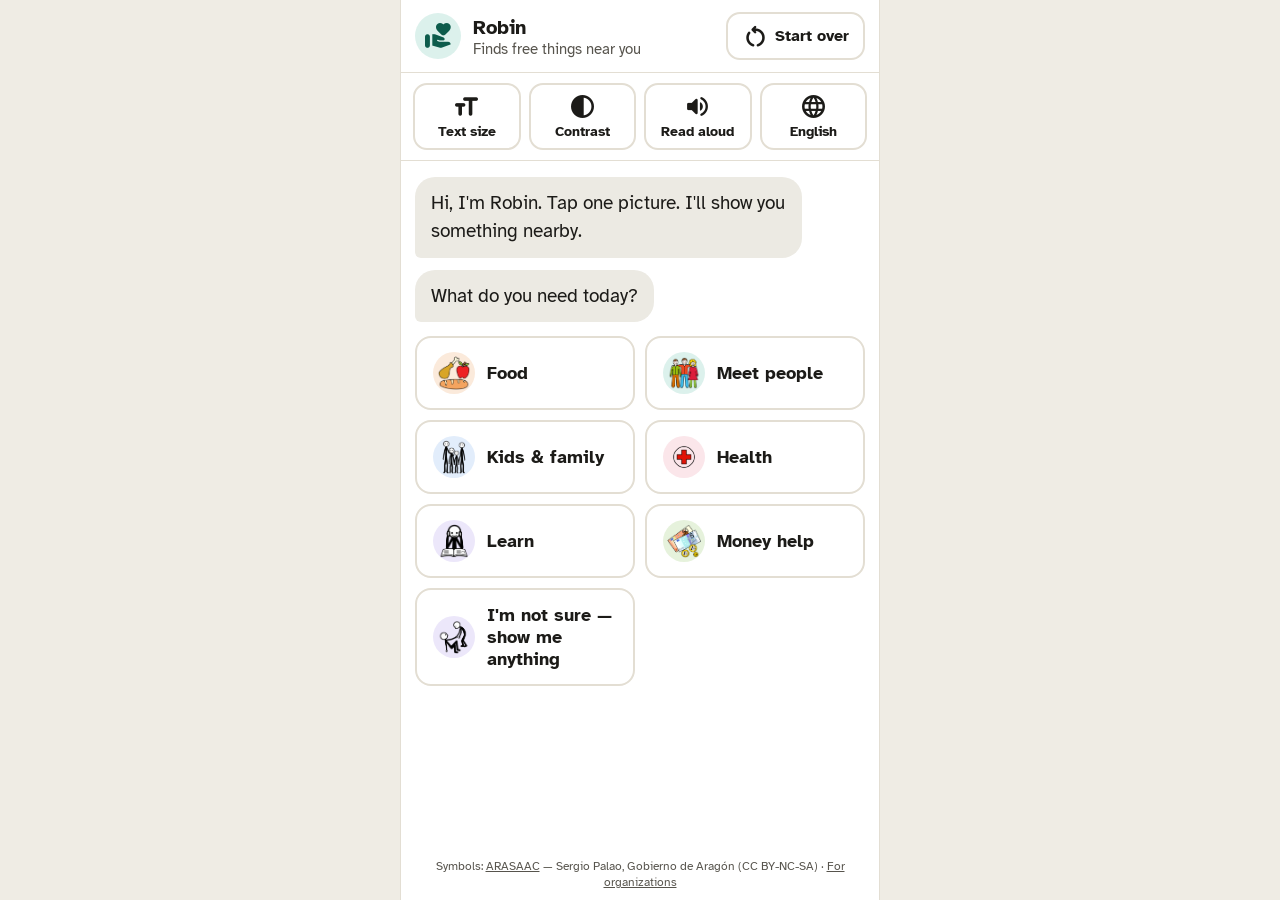
==== index.html @ eb18d428 "Simplify member discovery to two taps" ====
<!doctype html>
<html lang="en">
<head>
  <meta charset="utf-8" />
  <meta name="viewport" content="width=device-width, initial-scale=1, viewport-fit=cover" />
  <meta name="description" content="Belong — a simple, spoken, texting-style way to find free things to do near you. Built for everyone." />
  <title>Belong — find things to do near you</title>

  <!-- Online assets: Atkinson Hyperlegible is a typeface designed by the Braille Institute for low-vision readers.
       Material Symbols gives us big, friendly, universally familiar icons. Both load free from Google Fonts. -->
  <link rel="preconnect" href="https://fonts.googleapis.com" />
  <link rel="preconnect" href="https://fonts.gstatic.com" crossorigin />
  <link href="https://fonts.googleapis.com/css2?family=Atkinson+Hyperlegible:ital,wght@0,400;0,700;1,400&display=swap" rel="stylesheet" />
  <link href="https://fonts.googleapis.com/css2?family=Material+Symbols+Rounded:opsz,wght,FILL,GRAD@24,500,1,0&display=swap" rel="stylesheet" />

  <link rel="stylesheet" href="styles.css" />
</head>
<body>
  <a class="skip-link" href="#chat">Skip to messages</a>

  <div class="app" id="app">
    <!-- Who you're talking to. A named, friendly guide reads as a person, not a database. -->
    <header class="app-header">
      <div class="avatar" aria-hidden="true"><span class="ms">volunteer_activism</span></div>
      <div class="who">
        <p class="who-name">Robin</p>
        <p class="who-sub">Finds free things near you</p>
      </div>
      <button class="home-btn" id="startOver" type="button">
        <span class="ms" aria-hidden="true">restart_alt</span>
        <span class="home-label">Start over</span>
      </button>
    </header>

    <!-- Accessibility controls, always one tap away. Each is a big, labelled target. -->
    <div class="toolbar" role="group" aria-label="Accessibility options">
      <button class="tool" id="btnText" type="button" aria-label="Make text bigger">
        <span class="ms" aria-hidden="true">format_size</span><span class="tool-label">Text size</span>
      </button>
      <button class="tool" id="btnContrast" type="button" aria-pressed="false">
        <span class="ms" aria-hidden="true">contrast</span><span class="tool-label">Contrast</span>
      </button>
      <button class="tool" id="btnSound" type="button" aria-pressed="false">
        <span class="ms" aria-hidden="true">volume_up</span><span class="tool-label">Read aloud</span>
      </button>
      <button class="tool" id="btnLang" type="button" aria-label="Change language">
        <span class="ms" aria-hidden="true">language</span><span class="tool-label" id="langLabel">English</span>
      </button>
    </div>

    <!-- The conversation. role="log" + aria-live means a screen reader speaks each new message. -->
    <main class="chat" id="chat" role="log" aria-live="polite" aria-relevant="additions" tabindex="-1"></main>

    <p class="credit">
      Symbols: <a href="https://arasaac.org" target="_blank" rel="noopener">ARASAAC</a> — Sergio Palao, Gobierno de Aragón (CC BY-NC-SA)
      · <a href="post.html">For organizations</a>
    </p>
  </div>

  <script src="app.js"></script>
</body>
</html>
---- styles.css ----
/* ============================================================
   Belong — accessible community discovery UI
   Design rules (from the KW Hab brief):
   - Calm by default. Colour carries MEANING, never decoration.
   - Never colour alone: every colour is paired with an icon AND a word.
   - Big, fat-finger-safe targets (min 56px). Generous spacing.
   - One question at a time, so nobody has to process a wall of options.
   - No single sense required (see / hear / speak — all optional paths).
   ============================================================ */

:root {
  /* Base scale. Everything uses rem, so the "Text size" button just
     changes this one number and the whole app grows. */
  font-size: 18px;

  --font: "Atkinson Hyperlegible", system-ui, sans-serif;

  --bg: #efece4;            /* warm, low-glare page */
  --app: #ffffff;
  --ink: #1c1b18;
  --ink-soft: #57544d;
  --line: #e3ded3;

  --guide-bg: #eceae3;      /* incoming bubble */
  --guide-ink: #1c1b18;
  --user-bg: #0b6bff;       /* outgoing bubble (familiar texting blue) */
  --user-ink: #ffffff;

  --card: #ffffff;
  --accent: #0b6bff;
  --free-bg: #e4f3e8;
  --free-ink: #14682f;

  --focus: #0b6bff;
  --target: 56px;           /* generous minimum tap target */
  --radius: 20px;

  /* Category colours — each owns one hue + one icon + one word.
     Tint background is light; -ink is the dark same-family text. */
  --food-bg:#fbeadb;   --food-ink:#8a4b12;
  --people-bg:#dcf1ec; --people-ink:#0d5c4c;
  --kids-bg:#e2edfb;   --kids-ink:#124a86;
  --health-bg:#fbe6ea; --health-ink:#8f2740;
  --learn-bg:#ece7fa;  --learn-ink:#463a8f;
  --money-bg:#e6f2dc;  --money-ink:#3c5f16;
}

/* Larger text modes (the "Text size" button cycles these). */
:root[data-text="large"]  { font-size: 22px; }
:root[data-text="xlarge"] { font-size: 27px; }

* { box-sizing: border-box; }
[hidden] { display: none !important; }

html, body {
  margin: 0;
  height: 100%;
  background: var(--bg);
  font-family: var(--font);
  color: var(--ink);
  -webkit-text-size-adjust: 100%;
}

.sr-only {
  position: absolute; width: 1px; height: 1px;
  padding: 0; margin: -1px; overflow: hidden;
  clip: rect(0,0,0,0); white-space: nowrap; border: 0;
}

.skip-link {
  position: absolute; left: 8px; top: -60px;
  background: var(--accent); color: #fff; padding: 12px 16px;
  border-radius: 12px; z-index: 20; font-weight: 700; text-decoration: none;
  transition: top .15s;
}
.skip-link:focus { top: 8px; }

/* Visible focus for keyboard + switch users. Thick, high-contrast. */
:focus-visible {
  outline: 4px solid var(--focus);
  outline-offset: 2px;
  border-radius: 8px;
}

.ms {
  font-family: "Material Symbols Rounded";
  font-weight: 500; font-style: normal; line-height: 1;
  font-size: 1.5rem; user-select: none;
  font-variation-settings: "FILL" 1, "opsz" 24;
}

/* ---------- App shell: a centred phone-width column ---------- */
.app {
  max-width: 480px;
  margin: 0 auto;
  height: 100dvh;
  background: var(--app);
  display: flex;
  flex-direction: column;
  border-left: 1px solid var(--line);
  border-right: 1px solid var(--line);
}

.app-header {
  display: flex; align-items: center; gap: 12px;
  padding: 12px 14px;
  border-bottom: 1px solid var(--line);
  background: var(--app);
}
.avatar {
  width: 46px; height: 46px; border-radius: 50%;
  background: var(--people-bg); color: var(--people-ink);
  display: flex; align-items: center; justify-content: center; flex: 0 0 auto;
}
.avatar .ms { font-size: 1.6rem; }
.who { flex: 1; min-width: 0; }
.who-name { margin: 0; font-size: 1.1rem; font-weight: 700; }
.who-sub { margin: 0; font-size: .82rem; color: var(--ink-soft); }

.home-btn {
  display: flex; align-items: center; gap: 6px;
  min-height: 48px; padding: 6px 14px;
  border: 2px solid var(--line); border-radius: 14px;
  background: var(--app); color: var(--ink);
  font-family: var(--font); font-size: .9rem; font-weight: 700; cursor: pointer;
}
.home-btn:hover { background: var(--bg); }
.home-label { white-space: nowrap; }

/* ---------- Accessibility toolbar ---------- */
.toolbar {
  display: grid; grid-template-columns: repeat(4, 1fr); gap: 8px;
  padding: 10px 12px;
  border-bottom: 1px solid var(--line);
  background: var(--app);
}
.tool {
  display: flex; flex-direction: column; align-items: center; gap: 3px;
  min-height: var(--target); padding: 8px 4px;
  border: 2px solid var(--line); border-radius: 14px;
  background: var(--app); color: var(--ink);
  font-family: var(--font); font-size: .78rem; font-weight: 700; cursor: pointer;
}
.tool .ms { font-size: 1.5rem; }
.tool:hover { background: var(--bg); }
.tool[aria-pressed="true"] {
  background: var(--accent); color: #fff; border-color: var(--accent);
}

/* ---------- Chat log ---------- */
.chat {
  flex: 1; overflow-y: auto;
  padding: 16px 14px 20px;
  display: flex; flex-direction: column; gap: 12px;
  /* Instant scrolling on purpose: smooth animations get cancelled by
     rapid appends, and less motion is kinder to this audience anyway. */
}

.row { display: flex; flex-direction: column; max-width: 100%; }
.row.guide { align-items: flex-start; }
.row.user  { align-items: flex-end; }

.bubble {
  max-width: 86%;
  padding: 12px 16px;
  border-radius: var(--radius);
  font-size: 1.05rem; line-height: 1.5;
  word-wrap: break-word;
}
.row.guide .bubble {
  background: var(--guide-bg); color: var(--guide-ink);
  border-bottom-left-radius: 6px;
}
.row.user .bubble {
  background: var(--user-bg); color: var(--user-ink);
  border-bottom-right-radius: 6px; font-weight: 700;
}
.row.user .bubble .ms { font-size: 1.15rem; vertical-align: -3px; margin-right: 6px; }

/* Small "replay this aloud" button under a guide bubble. */
.replay {
  display: inline-flex; align-items: center; gap: 5px;
  margin-top: 6px; padding: 6px 12px; min-height: 40px;
  border: 2px solid var(--line); border-radius: 20px;
  background: var(--app); color: var(--ink-soft);
  font-family: var(--font); font-size: .8rem; font-weight: 700; cursor: pointer;
}
.replay:hover { background: var(--bg); }
.replay .ms { font-size: 1.15rem; }

/* Typing indicator */
.typing { display: flex; gap: 5px; padding: 14px 18px; }
.typing span {
  width: 9px; height: 9px; border-radius: 50%; background: #b7b3a8;
  animation: blink 1.2s infinite both;
}
.typing span:nth-child(2){ animation-delay: .2s; }
.typing span:nth-child(3){ animation-delay: .4s; }
@keyframes blink { 0%,80%,100%{opacity:.3} 40%{opacity:1} }

/* ---------- Option buttons (the "quick replies") ---------- */
.options {
  display: grid; grid-template-columns: 1fr 1fr; gap: 10px;
  margin-top: 2px; width: 100%;
}
.options.stack { grid-template-columns: 1fr; }

.opt {
  display: flex; align-items: center; gap: 12px;
  min-height: var(--target); padding: 14px 16px;
  border: 2px solid var(--line); border-radius: 16px;
  background: var(--app); color: var(--ink);
  font-family: var(--font); font-size: 1.02rem; font-weight: 700;
  text-align: left; cursor: pointer;
}
.opt:hover { background: var(--bg); }
.opt .dot {
  width: 42px; height: 42px; border-radius: 50%; flex: 0 0 auto;
  display: flex; align-items: center; justify-content: center;
}
.opt .dot .ms { font-size: 1.55rem; }
.opt.simple { justify-content: center; }
.opt.simple .ms { font-size: 1.35rem; margin-right: 4px; }

/* Category colour map — colour + icon + word together, always. */
.c-food   .dot { background: var(--food-bg);   color: var(--food-ink); }
.c-people .dot { background: var(--people-bg); color: var(--people-ink); }
.c-kids   .dot { background: var(--kids-bg);   color: var(--kids-ink); }
.c-health .dot { background: var(--health-bg); color: var(--health-ink); }
.c-learn  .dot { background: var(--learn-bg);  color: var(--learn-ink); }
.c-money  .dot { background: var(--money-bg);  color: var(--money-ink); }

/* ---------- Opportunity card ---------- */
.card {
  width: 100%; background: var(--card);
  border: 2px solid var(--line); border-radius: 18px; overflow: hidden;
}
.card-top {
  height: 92px; display: flex; align-items: center; justify-content: center;
}
.card-top .ms { font-size: 2.6rem; }
.card-body { padding: 14px 16px; }
.card-head { display: flex; align-items: center; gap: 8px; margin-bottom: 3px; }
.card-title { margin: 0; font-size: 1.15rem; font-weight: 700; }
.badge-free {
  margin-left: auto; background: var(--free-bg); color: var(--free-ink);
  font-size: .82rem; font-weight: 700; padding: 4px 10px; border-radius: 10px;
  white-space: nowrap;
}
.card-org { margin: 0 0 10px; font-size: .9rem; color: var(--ink-soft); }
.card-line { display: flex; align-items: center; gap: 10px; font-size: 1rem; margin: 6px 0; }
.card-line .ms { font-size: 1.35rem; color: var(--ink-soft); }

.chips { display: flex; flex-wrap: wrap; gap: 6px; margin: 12px 0; }
.chip {
  display: flex; align-items: center; gap: 5px;
  font-size: .82rem; font-weight: 700; color: var(--ink-soft);
  background: var(--bg); border: 1px solid var(--line);
  padding: 5px 10px; border-radius: 20px;
}
.chip .ms { font-size: 1.15rem; }

.card-actions { display: flex; gap: 8px; margin-top: 4px; }
.btn {
  flex: 1; display: flex; align-items: center; justify-content: center; gap: 6px;
  min-height: var(--target); padding: 12px;
  border-radius: 14px; border: 2px solid var(--line);
  background: var(--app); color: var(--ink);
  font-family: var(--font); font-size: 1rem; font-weight: 700; cursor: pointer;
}
.btn:hover { background: var(--bg); }
.btn .ms { font-size: 1.3rem; }
.btn.primary { background: var(--accent); color: #fff; border-color: var(--accent); }
.btn.primary:hover { filter: brightness(.95); }

/* ---------- Composer ---------- */
.composer {
  display: flex; align-items: center; gap: 8px;
  padding: 10px 12px; border-top: 1px solid var(--line); background: var(--app);
}
.mic, .send {
  width: 50px; height: 50px; flex: 0 0 auto;
  border-radius: 50%; border: 2px solid var(--line);
  background: var(--app); color: var(--ink-soft); cursor: pointer;
  display: flex; align-items: center; justify-content: center;
}
.mic:hover, .send:hover { background: var(--bg); }
.mic.listening { background: var(--health-bg); color: var(--health-ink); border-color: var(--health-ink); }
.send { background: var(--accent); color: #fff; border-color: var(--accent); }
.composer-input {
  flex: 1; min-width: 0; height: 50px;
  border: 2px solid var(--line); border-radius: 25px;
  padding: 0 18px; font-family: var(--font); font-size: 1rem;
  background: var(--bg); color: var(--ink);
}
.composer-input:focus-visible { outline: 4px solid var(--focus); outline-offset: 1px; }

/* ============================================================
   HIGH-CONTRAST MODE
   Strips category tints, goes black/white with heavy borders and
   yellow focus. Meaning is kept because every colour was already
   paired with an icon + a word.
   ============================================================ */
:root[data-contrast="high"] {
  --bg:#000; --app:#000; --ink:#fff; --ink-soft:#fff; --line:#fff;
  --guide-bg:#000; --guide-ink:#fff; --user-bg:#fff; --user-ink:#000;
  --card:#000; --accent:#ffe500; --free-bg:#000; --free-ink:#ffe500;
  --focus:#ffe500;
}
:root[data-contrast="high"] .row.guide .bubble { border: 2px solid #fff; }
:root[data-contrast="high"] .badge-free { border: 2px solid #ffe500; }
:root[data-contrast="high"] .btn.primary { color: #000; }
:root[data-contrast="high"] .tool[aria-pressed="true"] { color: #000; }
:root[data-contrast="high"] .opt .dot,
:root[data-contrast="high"] .avatar {
  background: #000 !important; color: #fff !important; border: 2px solid #fff;
}
:root[data-contrast="high"] .chip { background:#000; }

/* ---------- ARASAAC pictogram sizing ---------- */
.opt .dot img { width: 34px; height: 34px; object-fit: contain; }
.card-top img { width: 64px; height: 64px; object-fit: contain; }
.card-line img { width: 30px; height: 30px; object-fit: contain; flex: 0 0 auto; }
.chip img { width: 22px; height: 22px; object-fit: contain; }
.row.user .bubble img {
  width: 26px; height: 26px; object-fit: contain;
  vertical-align: -6px; margin-right: 8px;
  background: #fff; border-radius: 6px; padding: 1px;
}

/* Category tint bands on cards (colour + picture + word together). */
.card-top.c-food   { background: var(--food-bg); }
.card-top.c-people { background: var(--people-bg); }
.card-top.c-kids   { background: var(--kids-bg); }
.card-top.c-health { background: var(--health-bg); }
.card-top.c-learn  { background: var(--learn-bg); }
.card-top.c-money  { background: var(--money-bg); }

/* Used options stay visible for context but can't re-fire. */
.opt:disabled { opacity: .45; cursor: default; }
.opt.picked { border-color: var(--accent); opacity: 1; }

/* Attribution + org link. Required by ARASAAC's CC BY-NC-SA licence. */
.credit {
  margin: 0; padding: 6px 12px 10px; text-align: center;
  font-size: .68rem; color: var(--ink-soft); background: var(--app);
}
.credit a { color: inherit; }

:root[data-contrast="high"] .opt .dot img,
:root[data-contrast="high"] .card-top img,
:root[data-contrast="high"] .card-line img,
:root[data-contrast="high"] .chip img {
  background: #fff; border-radius: 8px; padding: 2px;
}
:root[data-contrast="high"] .card-top { background: #000 !important; }

/* ============================================================
   ONBOARDING — 4-page tap-to-choose survey shown on first visit.
   Reuses .opt/.dot so colours, icons, focus states and high-contrast
   handling all come for free from the rules above.
   ============================================================ */
#app[hidden] { display: none; }

.onboarding {
  position: fixed; inset: 0; z-index: 30;
  background: var(--bg);
  overflow-y: auto;
}
.onboarding[hidden] { display: none; }

.onb-card {
  width: 100%; max-width: 480px; margin: 0 auto;
  min-height: 100dvh;
  display: flex; flex-direction: column;
  padding: 16px 18px 28px;
}

.onb-top { display: flex; align-items: center; justify-content: space-between; gap: 10px; }
.onb-progress { display: flex; gap: 6px; }
.onb-progress .dot {
  width: 10px; height: 10px; border-radius: 50%; background: var(--line);
}
.onb-progress .dot.active { background: var(--accent); }
.onb-progress .dot.done { background: var(--accent); opacity: .5; }

.onb-skip {
  border: none; background: none; color: var(--ink-soft);
  font-family: var(--font); font-size: .85rem; font-weight: 700;
  text-decoration: underline; cursor: pointer; min-height: 44px; padding: 8px;
}

.avatar-lg { width: 64px; height: 64px; margin: 16px auto 6px; }
.avatar-lg .ms { font-size: 2.2rem; }

.onb-title { text-align: center; font-size: 1.4rem; margin: 4px 0 2px; }
.onb-sub { text-align: center; color: var(--ink-soft); margin: 0 0 18px; font-size: .95rem; }

.onb-options {
  display: grid; grid-template-columns: 1fr 1fr; gap: 10px;
  flex: 1; align-content: start;
}
.onb-options.stack { grid-template-columns: 1fr; }

/* Multi-select options (interests, accessibility needs): tapping
   toggles a checkmark instead of disabling the other buttons. */
.opt .check { margin-left: auto; opacity: 0; color: var(--accent); }
.opt.selected .check { opacity: 1; }
.opt.selected { border-color: var(--accent); background: var(--bg); }
:root[data-contrast="high"] .opt.selected { border-color: var(--accent); }

.onb-actions { display: flex; gap: 10px; margin-top: 18px; }
.onb-actions .btn { flex: 1; }

/* Respect users who ask for less motion. */
@media (prefers-reduced-motion: reduce) {
  * { animation: none !important; scroll-behavior: auto !important; }
}

/* On real phones the column just fills the screen. */
@media (max-width: 500px) {
  .app { border-left: none; border-right: none; }
  .home-label { display: none; }
}
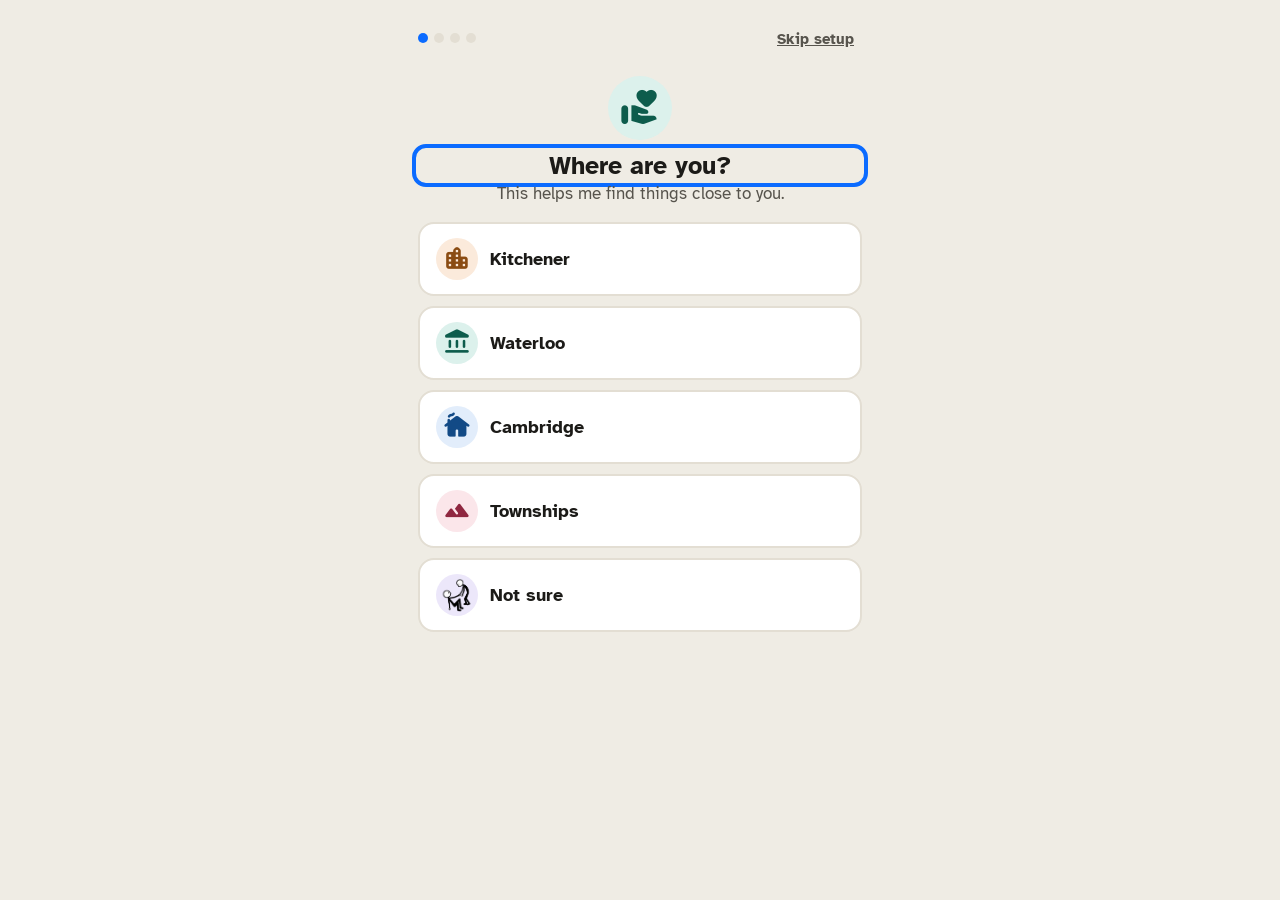
==== commit e5f63b21: "Local WIP: settings overlay UI rework + post.html form cleanup Co-Authored-By: Claude Opus 4.8 <nore" ====
--- a/index.html
+++ b/index.html
@@ -18,6 +18,23 @@
 <body>
   <a class="skip-link" href="#chat">Skip to messages</a>
 
+  <!-- First-run onboarding: 4 tap-to-choose menus (location, interests,
+       age group, accessibility needs). Same PECS/AAC rule as the rest of
+       the app: every option is colour + icon + word, always together. -->
+  <div class="onboarding" id="onboarding" hidden>
+    <div class="onb-card">
+      <div class="onb-top">
+        <div class="onb-progress" id="onbProgress" role="img"></div>
+        <button type="button" class="onb-skip" id="onbSkip">Skip setup</button>
+      </div>
+      <div class="avatar avatar-lg" aria-hidden="true"><span class="ms">volunteer_activism</span></div>
+      <h1 class="onb-title" id="onbTitle" tabindex="-1"></h1>
+      <p class="onb-sub" id="onbSub"></p>
+      <div class="onb-options" id="onbOptions"></div>
+      <div class="onb-actions" id="onbActions"></div>
+    </div>
+  </div>
+
   <div class="app" id="app">
     <!-- Who you're talking to. A named, friendly guide reads as a person, not a database. -->
     <header class="app-header">
@@ -30,33 +47,82 @@
         <span class="ms" aria-hidden="true">restart_alt</span>
         <span class="home-label">Start over</span>
       </button>
+      <button class="icon-btn" id="btnSettings" type="button" aria-label="Settings" aria-haspopup="dialog">
+        <span class="ms" aria-hidden="true">settings</span>
+      </button>
     </header>
-
-    <!-- Accessibility controls, always one tap away. Each is a big, labelled target. -->
-    <div class="toolbar" role="group" aria-label="Accessibility options">
-      <button class="tool" id="btnText" type="button" aria-label="Make text bigger">
-        <span class="ms" aria-hidden="true">format_size</span><span class="tool-label">Text size</span>
-      </button>
-      <button class="tool" id="btnContrast" type="button" aria-pressed="false">
-        <span class="ms" aria-hidden="true">contrast</span><span class="tool-label">Contrast</span>
-      </button>
-      <button class="tool" id="btnSound" type="button" aria-pressed="false">
-        <span class="ms" aria-hidden="true">volume_up</span><span class="tool-label">Read aloud</span>
-      </button>
-      <button class="tool" id="btnLang" type="button" aria-label="Change language">
-        <span class="ms" aria-hidden="true">language</span><span class="tool-label" id="langLabel">English</span>
-      </button>
-    </div>
 
     <!-- The conversation. role="log" + aria-live means a screen reader speaks each new message. -->
     <main class="chat" id="chat" role="log" aria-live="polite" aria-relevant="additions" tabindex="-1"></main>
 
+    <!-- Typing is optional. Everything works by tapping the big buttons above. -->
+    <form class="composer" id="composer">
+      <button type="button" class="mic" id="btnMic" aria-label="Speak instead of typing">
+        <span class="ms" aria-hidden="true">mic</span>
+      </button>
+      <label class="sr-only" for="msgInput">Type a message to Robin</label>
+      <input id="msgInput" class="composer-input" type="text" placeholder="Type, or tap a button" autocomplete="off" />
+      <button type="submit" class="send" aria-label="Send message">
+        <span class="ms" aria-hidden="true">send</span>
+      </button>
+    </form>
+
     <p class="credit">
       Symbols: <a href="https://arasaac.org" target="_blank" rel="noopener">ARASAAC</a> — Sergio Palao, Gobierno de Aragón (CC BY-NC-SA)
-      · <a href="post.html">For organizations</a>
     </p>
   </div>
 
-  <script src="app.js"></script>
+  <!-- Settings: the accessibility controls, one tap behind the gear.
+       Same PECS/AAC rule as everywhere: every row is icon + word, and
+       shows its current state in words too. -->
+  <div class="settings" id="settings" hidden role="dialog" aria-modal="true" aria-labelledby="settingsTitle">
+    <div class="settings-card">
+      <div class="settings-top">
+        <h2 class="settings-title" id="settingsTitle" tabindex="-1">Settings</h2>
+        <button type="button" class="icon-btn" id="settingsClose" aria-label="Close settings">
+          <span class="ms" aria-hidden="true">close</span>
+        </button>
+      </div>
+
+      <button class="setting-row" id="btnText" type="button">
+        <span class="ms" aria-hidden="true">format_size</span>
+        <span class="setting-label" id="labelText">Text size</span>
+        <span class="setting-value" id="valueText"></span>
+      </button>
+      <button class="setting-row" id="btnContrast" type="button" aria-pressed="false">
+        <span class="ms" aria-hidden="true">contrast</span>
+        <span class="setting-label" id="labelContrast">High contrast</span>
+        <span class="setting-value" id="valueContrast"></span>
+      </button>
+      <button class="setting-row" id="btnSound" type="button" aria-pressed="false">
+        <span class="ms" aria-hidden="true">volume_up</span>
+        <span class="setting-label" id="labelSound">Read aloud</span>
+        <span class="setting-value" id="valueSound"></span>
+      </button>
+
+      <p class="settings-group" id="labelLang">Language</p>
+      <div class="lang-rows" role="group" aria-labelledby="labelLang">
+        <button class="setting-row lang-row" type="button" data-lang="en" aria-pressed="false">
+          <span class="ms" aria-hidden="true">language</span>
+          <span class="setting-label">English</span>
+          <span class="check ms" aria-hidden="true">check</span>
+        </button>
+        <button class="setting-row lang-row" type="button" data-lang="fr" aria-pressed="false">
+          <span class="ms" aria-hidden="true">language</span>
+          <span class="setting-label">Français</span>
+          <span class="check ms" aria-hidden="true">check</span>
+        </button>
+        <button class="setting-row lang-row" type="button" data-lang="es" aria-pressed="false">
+          <span class="ms" aria-hidden="true">language</span>
+          <span class="setting-label">Español</span>
+          <span class="check ms" aria-hidden="true">check</span>
+        </button>
+      </div>
+
+      <a class="settings-link" id="orgLink" href="post.html">For organizations</a>
+    </div>
+  </div>
+
+  <script src="app.js?v=2"></script>
 </body>
 </html>
--- a/styles.css
+++ b/styles.css
@@ -50,7 +50,6 @@
 :root[data-text="xlarge"] { font-size: 27px; }
 
 * { box-sizing: border-box; }
-[hidden] { display: none !important; }
 
 html, body {
   margin: 0;
@@ -127,24 +126,65 @@
 .home-btn:hover { background: var(--bg); }
 .home-label { white-space: nowrap; }
 
-/* ---------- Accessibility toolbar ---------- */
-.toolbar {
-  display: grid; grid-template-columns: repeat(4, 1fr); gap: 8px;
-  padding: 10px 12px;
-  border-bottom: 1px solid var(--line);
+/* Round icon-only header button (settings gear, close). */
+.icon-btn {
+  width: 48px; height: 48px; flex: 0 0 auto;
+  display: flex; align-items: center; justify-content: center;
+  border: 2px solid var(--line); border-radius: 50%;
+  background: var(--app); color: var(--ink); cursor: pointer;
+}
+.icon-btn:hover { background: var(--bg); }
+.icon-btn .ms { font-size: 1.5rem; }
+
+/* ---------- Settings (full-screen overlay, same pattern as onboarding) ---------- */
+.settings {
+  position: fixed; inset: 0; z-index: 40;
+  background: var(--bg);
+  overflow-y: auto;
+}
+.settings[hidden] { display: none; }
+
+.settings-card {
+  width: 100%; max-width: 480px; margin: 0 auto;
+  min-height: 100dvh;
+  display: flex; flex-direction: column; gap: 10px;
+  padding: 16px 18px 28px;
   background: var(--app);
 }
-.tool {
-  display: flex; flex-direction: column; align-items: center; gap: 3px;
-  min-height: var(--target); padding: 8px 4px;
-  border: 2px solid var(--line); border-radius: 14px;
+
+.settings-top {
+  display: flex; align-items: center; justify-content: space-between;
+  gap: 10px; margin-bottom: 6px;
+}
+.settings-title { margin: 0; font-size: 1.3rem; }
+
+.setting-row {
+  display: flex; align-items: center; gap: 12px;
+  min-height: var(--target); padding: 12px 16px;
+  border: 2px solid var(--line); border-radius: 16px;
   background: var(--app); color: var(--ink);
-  font-family: var(--font); font-size: .78rem; font-weight: 700; cursor: pointer;
-}
-.tool .ms { font-size: 1.5rem; }
-.tool:hover { background: var(--bg); }
-.tool[aria-pressed="true"] {
+  font-family: var(--font); font-size: 1.02rem; font-weight: 700;
+  text-align: left; cursor: pointer;
+}
+.setting-row:hover { background: var(--bg); }
+.setting-row .ms { font-size: 1.5rem; flex: 0 0 auto; }
+.setting-label { flex: 1; min-width: 0; }
+.setting-value { color: var(--ink-soft); font-weight: 700; font-size: .9rem; white-space: nowrap; }
+.setting-row[aria-pressed="true"] {
   background: var(--accent); color: #fff; border-color: var(--accent);
+}
+.setting-row[aria-pressed="true"] .setting-value { color: inherit; }
+
+/* Language picker: one row per language, the active one is filled. */
+.settings-group { margin: 8px 2px 0; font-size: .9rem; font-weight: 700; color: var(--ink-soft); }
+.lang-rows { display: flex; flex-direction: column; gap: 10px; }
+.setting-row .check { margin-left: auto; opacity: 0; }
+.setting-row[aria-pressed="true"] .check { opacity: 1; }
+
+.settings-link {
+  margin-top: auto; padding: 12px 4px 0;
+  color: var(--ink-soft); font-size: .9rem; font-weight: 700;
+  text-align: center;
 }
 
 /* ---------- Chat log ---------- */
@@ -177,16 +217,15 @@
 }
 .row.user .bubble .ms { font-size: 1.15rem; vertical-align: -3px; margin-right: 6px; }
 
-/* Small "replay this aloud" button under a guide bubble. */
+/* Small icon-only "replay this aloud" button under a guide bubble. */
 .replay {
-  display: inline-flex; align-items: center; gap: 5px;
-  margin-top: 6px; padding: 6px 12px; min-height: 40px;
-  border: 2px solid var(--line); border-radius: 20px;
-  background: var(--app); color: var(--ink-soft);
-  font-family: var(--font); font-size: .8rem; font-weight: 700; cursor: pointer;
-}
-.replay:hover { background: var(--bg); }
-.replay .ms { font-size: 1.15rem; }
+  display: inline-flex; align-items: center; justify-content: center;
+  margin-top: 4px; width: 40px; height: 40px; padding: 0;
+  border: none; border-radius: 50%;
+  background: transparent; color: var(--ink-soft); cursor: pointer;
+}
+.replay:hover { background: var(--guide-bg); }
+.replay .ms { font-size: 1.25rem; }
 
 /* Typing indicator */
 .typing { display: flex; gap: 5px; padding: 14px 18px; }
@@ -310,7 +349,8 @@
 :root[data-contrast="high"] .row.guide .bubble { border: 2px solid #fff; }
 :root[data-contrast="high"] .badge-free { border: 2px solid #ffe500; }
 :root[data-contrast="high"] .btn.primary { color: #000; }
-:root[data-contrast="high"] .tool[aria-pressed="true"] { color: #000; }
+:root[data-contrast="high"] .setting-row[aria-pressed="true"] { color: #000; }
+:root[data-contrast="high"] .replay { border: 2px solid #fff; }
 :root[data-contrast="high"] .opt .dot,
 :root[data-contrast="high"] .avatar {
   background: #000 !important; color: #fff !important; border: 2px solid #fff;
@@ -421,4 +461,6 @@
 @media (max-width: 500px) {
   .app { border-left: none; border-right: none; }
   .home-label { display: none; }
-}
+  /* Icon-only on phones: match the round settings button beside it. */
+  .home-btn { width: 48px; height: 48px; padding: 0; justify-content: center; border-radius: 50%; }
+}
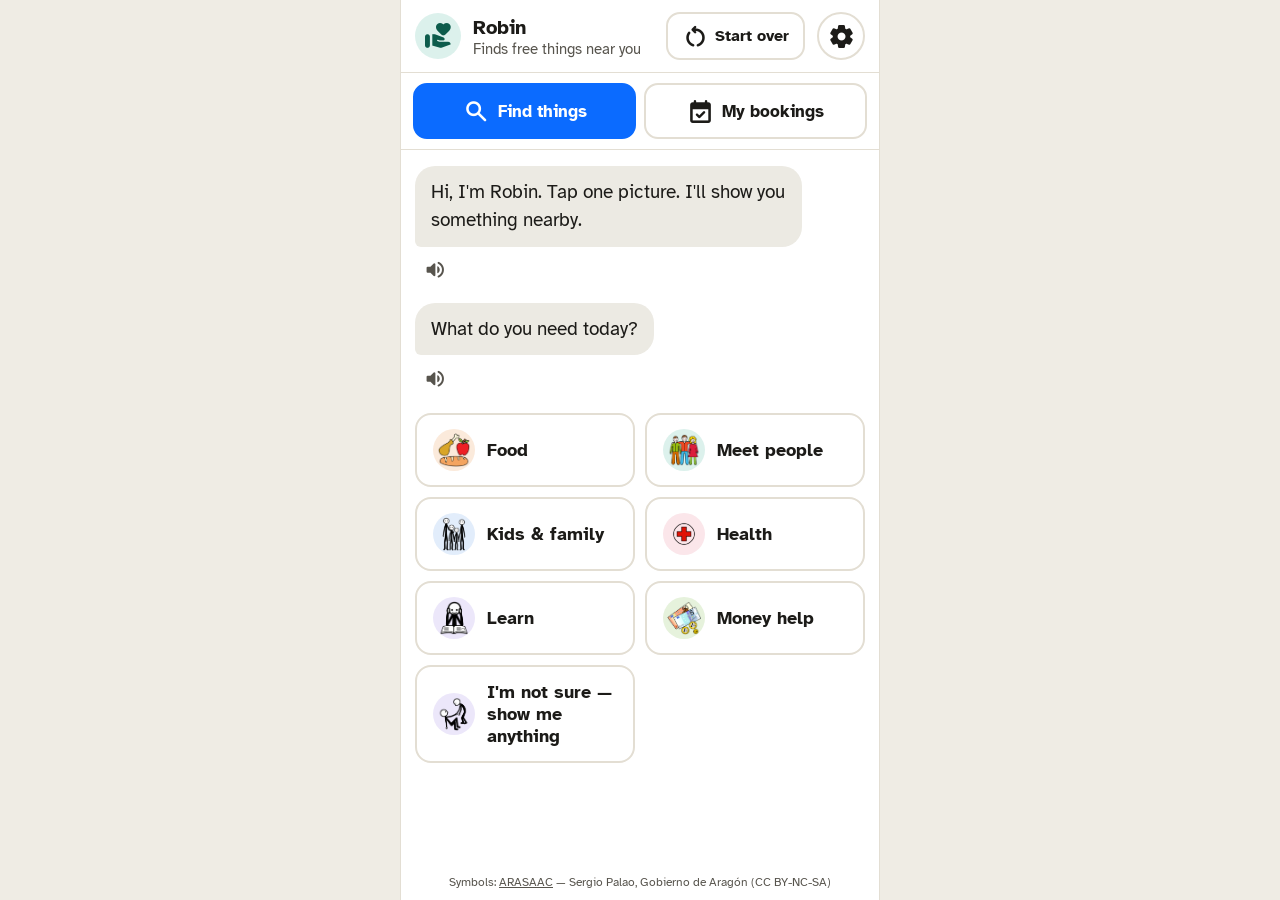
==== commit 1baee0cf: "Merge origin/main: integrate bookings/tabs/date-events into reworked UI Resolved conflicts preservin" ====
--- a/index.html
+++ b/index.html
@@ -18,23 +18,6 @@
 <body>
   <a class="skip-link" href="#chat">Skip to messages</a>
 
-  <!-- First-run onboarding: 4 tap-to-choose menus (location, interests,
-       age group, accessibility needs). Same PECS/AAC rule as the rest of
-       the app: every option is colour + icon + word, always together. -->
-  <div class="onboarding" id="onboarding" hidden>
-    <div class="onb-card">
-      <div class="onb-top">
-        <div class="onb-progress" id="onbProgress" role="img"></div>
-        <button type="button" class="onb-skip" id="onbSkip">Skip setup</button>
-      </div>
-      <div class="avatar avatar-lg" aria-hidden="true"><span class="ms">volunteer_activism</span></div>
-      <h1 class="onb-title" id="onbTitle" tabindex="-1"></h1>
-      <p class="onb-sub" id="onbSub"></p>
-      <div class="onb-options" id="onbOptions"></div>
-      <div class="onb-actions" id="onbActions"></div>
-    </div>
-  </div>
-
   <div class="app" id="app">
     <!-- Who you're talking to. A named, friendly guide reads as a person, not a database. -->
     <header class="app-header">
@@ -52,20 +35,56 @@
       </button>
     </header>
 
+    <!-- Two big tabs: keep finding things, or manage what you've booked.
+         WAI-ARIA tabs pattern: arrow keys move between tabs, panels swap below.
+         (The accessibility controls that used to sit in a toolbar here now live
+         behind the settings gear in the header.) -->
+    <div class="tabs" role="tablist" aria-label="Sections">
+      <button class="tab-btn" id="tabFind" type="button" role="tab" aria-selected="true" aria-controls="panelFind">
+        <span class="ms" aria-hidden="true">search</span><span class="tab-label" id="tabFindLabel">Find things</span>
+      </button>
+      <button class="tab-btn" id="tabBooked" type="button" role="tab" aria-selected="false" aria-controls="panelBooked" tabindex="-1">
+        <span class="ms" aria-hidden="true">event_available</span><span class="tab-label" id="tabBookedLabel">My bookings</span>
+        <span class="tab-badge" id="bookedBadge" hidden></span>
+      </button>
+    </div>
+
     <!-- The conversation. role="log" + aria-live means a screen reader speaks each new message. -->
-    <main class="chat" id="chat" role="log" aria-live="polite" aria-relevant="additions" tabindex="-1"></main>
+    <div class="panel" id="panelFind" role="tabpanel" aria-labelledby="tabFind">
+      <main class="chat" id="chat" role="log" aria-live="polite" aria-relevant="additions" tabindex="-1"></main>
+    </div>
 
-    <!-- Typing is optional. Everything works by tapping the big buttons above. -->
-    <form class="composer" id="composer">
-      <button type="button" class="mic" id="btnMic" aria-label="Speak instead of typing">
-        <span class="ms" aria-hidden="true">mic</span>
-      </button>
-      <label class="sr-only" for="msgInput">Type a message to Robin</label>
-      <input id="msgInput" class="composer-input" type="text" placeholder="Type, or tap a button" autocomplete="off" />
-      <button type="submit" class="send" aria-label="Send message">
-        <span class="ms" aria-hidden="true">send</span>
-      </button>
-    </form>
+    <!-- Booked appointments: tap a card to select it, then the big red button cancels.
+         A confirm step guards the destructive action; role="status" announces results. -->
+    <div class="panel" id="panelBooked" role="tabpanel" aria-labelledby="tabBooked" hidden>
+      <div class="booked-scroll">
+        <h2 class="booked-title" id="bookedTitle" tabindex="-1">Your booked activities</h2>
+        <p class="booked-help" id="bookedHelp"></p>
+        <ul class="booked-list" id="bookedList"></ul>
+        <div class="booked-empty" id="bookedEmpty" hidden>
+          <img src="assets/pictograms/clock.png" alt="" />
+          <p class="booked-empty-title" id="bookedEmptyText"></p>
+          <p class="booked-empty-hint" id="bookedEmptyHint"></p>
+        </div>
+      </div>
+      <div class="booked-footer">
+        <p class="booked-status" id="bookedStatus" role="status"></p>
+        <div class="confirm" id="confirmBox" hidden tabindex="-1">
+          <p class="confirm-text" id="confirmText"></p>
+          <div class="confirm-actions">
+            <button type="button" class="btn danger" id="btnConfirmYes">
+              <span class="ms" aria-hidden="true">check</span><span id="confirmYesLabel"></span>
+            </button>
+            <button type="button" class="btn" id="btnConfirmNo">
+              <span class="ms" aria-hidden="true">close</span><span id="confirmNoLabel"></span>
+            </button>
+          </div>
+        </div>
+        <button type="button" class="btn-cancel" id="btnCancel" hidden>
+          <span class="ms" aria-hidden="true">event_busy</span><span id="btnCancelLabel"></span>
+        </button>
+      </div>
+    </div>
 
     <p class="credit">
       Symbols: <a href="https://arasaac.org" target="_blank" rel="noopener">ARASAAC</a> — Sergio Palao, Gobierno de Aragón (CC BY-NC-SA)
@@ -123,6 +142,6 @@
     </div>
   </div>
 
-  <script src="app.js?v=2"></script>
+  <script src="app.js?v=3"></script>
 </body>
 </html>
--- a/styles.css
+++ b/styles.css
@@ -50,6 +50,7 @@
 :root[data-text="xlarge"] { font-size: 27px; }
 
 * { box-sizing: border-box; }
+[hidden] { display: none !important; }
 
 html, body {
   margin: 0;
@@ -452,6 +453,148 @@
 .onb-actions { display: flex; gap: 10px; margin-top: 18px; }
 .onb-actions .btn { flex: 1; }
 
+/* ============================================================
+   TABS + BOOKED APPOINTMENTS
+   Same rules as everywhere: big targets, colour + icon + word,
+   thick visible focus, everything scales with the Text button.
+   ============================================================ */
+:root { --danger: #b3261e; } /* white text on this red = 6.6:1, passes AA */
+
+.tabs {
+  display: grid; grid-template-columns: 1fr 1fr; gap: 8px;
+  padding: 10px 12px;
+  border-bottom: 1px solid var(--line);
+  background: var(--app);
+}
+.tab-btn {
+  display: flex; align-items: center; justify-content: center; gap: 8px;
+  min-height: var(--target); padding: 8px 10px;
+  border: 2px solid var(--line); border-radius: 14px;
+  background: var(--app); color: var(--ink);
+  font-family: var(--font); font-size: .95rem; font-weight: 700; cursor: pointer;
+}
+.tab-btn:hover { background: var(--bg); }
+.tab-btn[aria-selected="true"] {
+  background: var(--accent); color: #fff; border-color: var(--accent);
+}
+.tab-badge {
+  background: var(--danger); color: #fff;
+  min-width: 1.6em; padding: 2px 8px; border-radius: 999px;
+  font-size: .82rem; text-align: center;
+}
+
+/* Panels fill the same slot the chat used to. The global [hidden] rule
+   near the top of this file keeps them collapsed despite display:flex. */
+.panel { flex: 1; min-height: 0; display: flex; flex-direction: column; }
+
+.booked-scroll {
+  flex: 1; overflow-y: auto;
+  padding: 16px 14px 20px;
+  display: flex; flex-direction: column; gap: 12px;
+}
+.booked-title { margin: 0; font-size: 1.2rem; }
+.booked-help { margin: 0; font-size: .95rem; line-height: 1.5; color: var(--ink-soft); }
+
+.booked-list { list-style: none; margin: 0; padding: 0; display: flex; flex-direction: column; gap: 12px; }
+
+/* Selectable booking card. Selection shows three ways at once:
+   accent border, filled check circle, and the word Selected. */
+.booked-card {
+  width: 100%; display: flex; align-items: center; gap: 12px;
+  min-height: var(--target); padding: 12px 14px;
+  border: 2px solid var(--line); border-radius: 18px;
+  background: var(--card); color: var(--ink);
+  font-family: var(--font); text-align: left; cursor: pointer;
+}
+.booked-card:hover { background: var(--bg); }
+.booked-card[aria-checked="true"] {
+  border-color: var(--accent);
+  box-shadow: 0 0 0 2px var(--accent);
+}
+.booked-card .dot {
+  width: 48px; height: 48px; border-radius: 50%; flex: 0 0 auto;
+  display: flex; align-items: center; justify-content: center;
+}
+.booked-card .dot img { width: 32px; height: 32px; object-fit: contain; }
+.booked-info { flex: 1; min-width: 0; display: flex; flex-direction: column; gap: 2px; }
+.booked-name { font-size: 1.02rem; font-weight: 700; }
+.booked-org { font-size: .82rem; color: var(--ink-soft); }
+.booked-meta {
+  display: flex; align-items: center; gap: 8px;
+  font-size: .9rem; color: var(--ink-soft); margin-top: 2px;
+}
+.booked-meta img { width: 24px; height: 24px; object-fit: contain; flex: 0 0 auto; }
+.booked-check {
+  display: flex; flex-direction: column; align-items: center; gap: 3px;
+  flex: 0 0 auto; color: var(--ink-soft);
+}
+.booked-check .ms {
+  width: 40px; height: 40px; border-radius: 50%;
+  border: 2px solid var(--line); background: var(--app);
+  display: flex; align-items: center; justify-content: center;
+  font-size: 1.35rem; color: transparent;
+}
+.booked-card[aria-checked="true"] .booked-check .ms {
+  background: var(--accent); border-color: var(--accent); color: #fff;
+}
+.booked-check-word { font-size: .7rem; font-weight: 700; }
+.booked-card[aria-checked="true"] .booked-check-word { color: var(--accent); }
+
+.booked-empty {
+  display: flex; flex-direction: column; align-items: center; gap: 10px;
+  padding: 30px 10px; text-align: center; color: var(--ink-soft);
+}
+.booked-empty img { width: 80px; height: 80px; object-fit: contain; }
+.booked-empty-title { margin: 0; font-size: 1.1rem; font-weight: 700; color: var(--ink); }
+.booked-empty-hint { margin: 0; font-size: .95rem; line-height: 1.5; }
+
+/* Footer with the big red cancel button, pinned so it's always in reach. */
+.booked-footer {
+  display: flex; flex-direction: column; gap: 8px;
+  padding: 10px 12px calc(10px + env(safe-area-inset-bottom));
+  border-top: 1px solid var(--line); background: var(--app);
+}
+.booked-status {
+  margin: 0; min-height: 1.3em; text-align: center;
+  font-size: .95rem; font-weight: 700;
+}
+.btn-cancel {
+  display: flex; align-items: center; justify-content: center; gap: 10px;
+  width: 100%; min-height: 64px; padding: 12px;
+  border: 2px solid var(--danger); border-radius: 16px;
+  background: var(--danger); color: #fff;
+  font-family: var(--font); font-size: 1.1rem; font-weight: 700; cursor: pointer;
+}
+.btn-cancel:hover { filter: brightness(.92); }
+.btn-cancel .ms { font-size: 1.5rem; }
+.btn-cancel[aria-disabled="true"] { opacity: .55; }
+.btn.danger { background: var(--danger); color: #fff; border-color: var(--danger); }
+.btn.danger:hover { filter: brightness(.92); }
+
+.confirm {
+  border: 2px solid var(--danger); border-radius: 16px;
+  padding: 12px; display: flex; flex-direction: column; gap: 10px;
+  background: var(--app);
+}
+.confirm-text { margin: 0; font-weight: 700; text-align: center; }
+.confirm-actions { display: flex; gap: 8px; }
+
+/* High contrast: red stays (it's paired with icon + word), gains white edges. */
+:root[data-contrast="high"] .btn-cancel,
+:root[data-contrast="high"] .btn.danger { border-color: #fff; }
+:root[data-contrast="high"] .tab-badge { border: 2px solid #fff; }
+:root[data-contrast="high"] .tab-btn[aria-selected="true"] { color: #000; }
+:root[data-contrast="high"] .booked-card .dot {
+  background: #000 !important; color: #fff !important; border: 2px solid #fff;
+}
+:root[data-contrast="high"] .booked-card .dot img,
+:root[data-contrast="high"] .booked-meta img,
+:root[data-contrast="high"] .booked-empty img {
+  background: #fff; border-radius: 8px; padding: 2px;
+}
+:root[data-contrast="high"] .booked-card[aria-checked="true"] .booked-check .ms { color: #000; }
+:root[data-contrast="high"] .booked-empty-title { color: #fff; }
+
 /* Respect users who ask for less motion. */
 @media (prefers-reduced-motion: reduce) {
   * { animation: none !important; scroll-behavior: auto !important; }
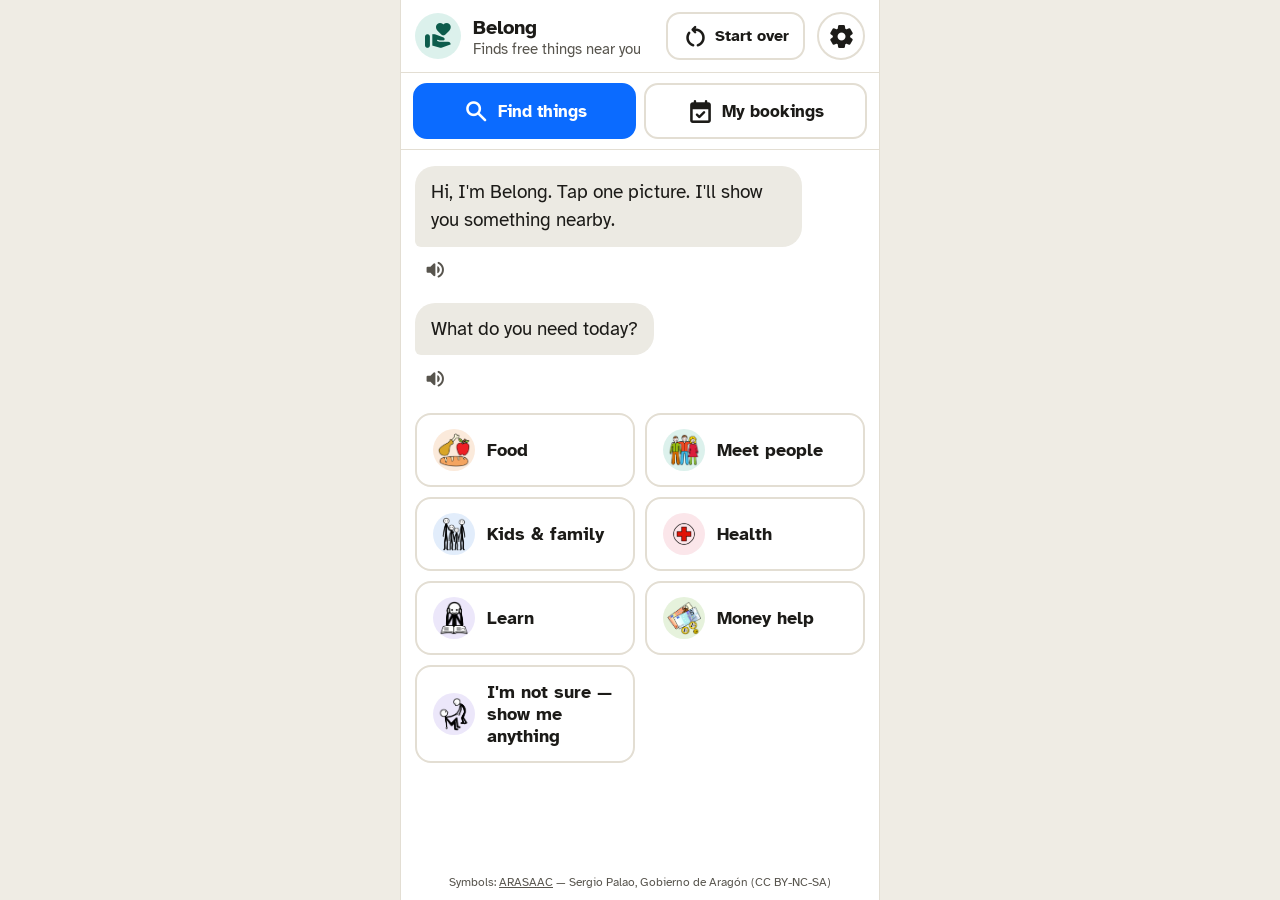
==== commit 0a71f2ff: "belong user" ====
--- a/index.html
+++ b/index.html
@@ -19,11 +19,10 @@
   <a class="skip-link" href="#chat">Skip to messages</a>
 
   <div class="app" id="app">
-    <!-- Who you're talking to. A named, friendly guide reads as a person, not a database. -->
     <header class="app-header">
       <div class="avatar" aria-hidden="true"><span class="ms">volunteer_activism</span></div>
       <div class="who">
-        <p class="who-name">Robin</p>
+        <p class="who-name">Belong</p>
         <p class="who-sub">Finds free things near you</p>
       </div>
       <button class="home-btn" id="startOver" type="button">
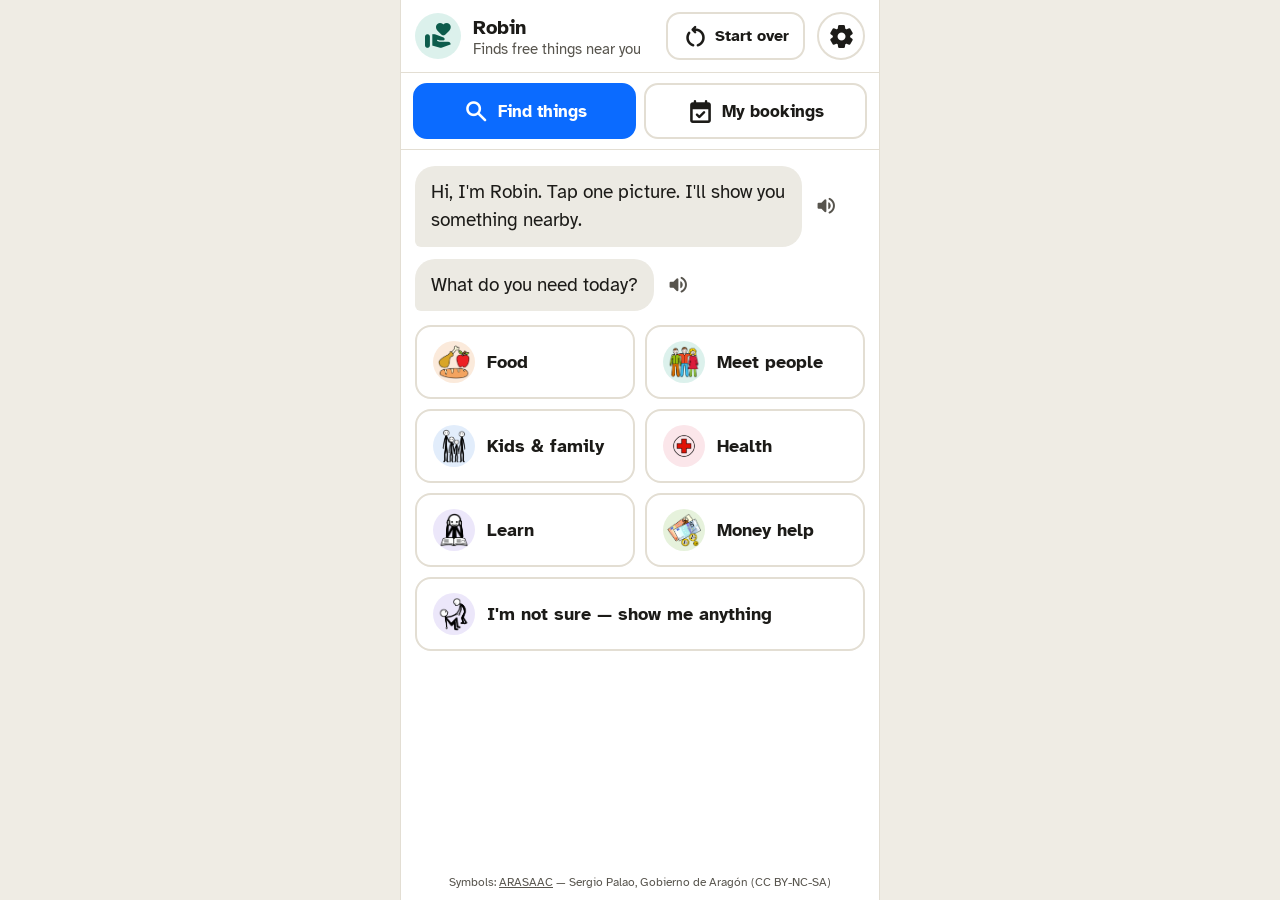
==== commit d7f3bd2c: "Add phone-style event notifications; polish chat UI - Posting an event on post.html now triggers a t" ====
--- a/index.html
+++ b/index.html
@@ -18,11 +18,26 @@
 <body>
   <a class="skip-link" href="#chat">Skip to messages</a>
 
+  <!-- Phone-style notification banner. When a nonprofit posts an event and its
+       notice time arrives, this slides in like an incoming text message. -->
+  <div class="notif" id="notif" hidden role="alert">
+    <button type="button" class="notif-card" id="notifCard">
+      <span class="notif-head">
+        <span class="notif-avatar ms" aria-hidden="true">volunteer_activism</span>
+        <span class="notif-app">Belong</span>
+        <span class="notif-when" id="notifWhen">now</span>
+      </span>
+      <span class="notif-title" id="notifTitle"></span>
+      <span class="notif-body" id="notifBody"></span>
+    </button>
+  </div>
+
   <div class="app" id="app">
+    <!-- Who you're talking to. A named, friendly guide reads as a person, not a database. -->
     <header class="app-header">
       <div class="avatar" aria-hidden="true"><span class="ms">volunteer_activism</span></div>
       <div class="who">
-        <p class="who-name">Belong</p>
+        <p class="who-name">Robin</p>
         <p class="who-sub">Finds free things near you</p>
       </div>
       <button class="home-btn" id="startOver" type="button">
--- a/styles.css
+++ b/styles.css
@@ -200,6 +200,7 @@
 .row { display: flex; flex-direction: column; max-width: 100%; }
 .row.guide { align-items: flex-start; }
 .row.user  { align-items: flex-end; }
+.row.msg   { flex-direction: row; align-items: center; gap: 4px; }
 
 .bubble {
   max-width: 86%;
@@ -221,12 +222,58 @@
 /* Small icon-only "replay this aloud" button under a guide bubble. */
 .replay {
   display: inline-flex; align-items: center; justify-content: center;
-  margin-top: 4px; width: 40px; height: 40px; padding: 0;
+  flex: 0 0 auto; width: 40px; height: 40px; padding: 0;
   border: none; border-radius: 50%;
   background: transparent; color: var(--ink-soft); cursor: pointer;
 }
 .replay:hover { background: var(--guide-bg); }
 .replay .ms { font-size: 1.25rem; }
+
+/* ---------- Phone-style notification banner ----------
+   Emulates an incoming text/push notification for a newly posted event. */
+.notif {
+  position: fixed; top: 10px; left: 0; right: 0; z-index: 60;
+  display: flex; justify-content: center;
+  padding: 0 12px; pointer-events: none;
+}
+.notif-card {
+  pointer-events: auto;
+  display: block; text-align: left; cursor: pointer;
+  width: 100%; max-width: 430px;
+  background: var(--card); color: var(--ink);
+  border: 2px solid var(--line); border-radius: 20px;
+  padding: 12px 14px;
+  font-family: var(--font); font-size: 1rem;
+  box-shadow: 0 12px 30px rgba(0, 0, 0, .18);
+  animation: notif-drop .35s ease-out;
+}
+.notif.hide .notif-card { animation: notif-fade .25s ease-out forwards; }
+@media (prefers-reduced-motion: reduce) {
+  .notif-card { animation: none; }
+  .notif.hide .notif-card { animation: none; opacity: 0; }
+}
+@keyframes notif-drop {
+  from { transform: translateY(-120%); opacity: 0; }
+  to   { transform: translateY(0);     opacity: 1; }
+}
+@keyframes notif-fade {
+  to { opacity: 0; transform: translateY(-8px); }
+}
+.notif-head {
+  display: flex; align-items: center; gap: 8px;
+  margin-bottom: 6px;
+  font-size: .85rem; font-weight: 700; color: var(--ink-soft);
+}
+.notif-avatar {
+  width: 26px; height: 26px; border-radius: 8px;
+  display: inline-flex; align-items: center; justify-content: center;
+  background: var(--guide-bg); color: var(--ink);
+  font-size: 1rem;
+}
+.notif-when { margin-left: auto; font-weight: 400; }
+.notif-title { display: block; margin: 0; font-size: 1.02rem; font-weight: 700; }
+.notif-body { display: block; margin: 2px 0 0; font-size: .98rem; line-height: 1.4; }
+:root[data-contrast="high"] .notif-card { border: 2px solid #fff; }
 
 /* Typing indicator */
 .typing { display: flex; gap: 5px; padding: 14px 18px; }
@@ -261,6 +308,7 @@
 .opt .dot .ms { font-size: 1.55rem; }
 .opt.simple { justify-content: center; }
 .opt.simple .ms { font-size: 1.35rem; margin-right: 4px; }
+.opt.full { grid-column: 1 / -1; }
 
 /* Category colour map — colour + icon + word together, always. */
 .c-food   .dot { background: var(--food-bg);   color: var(--food-ink); }
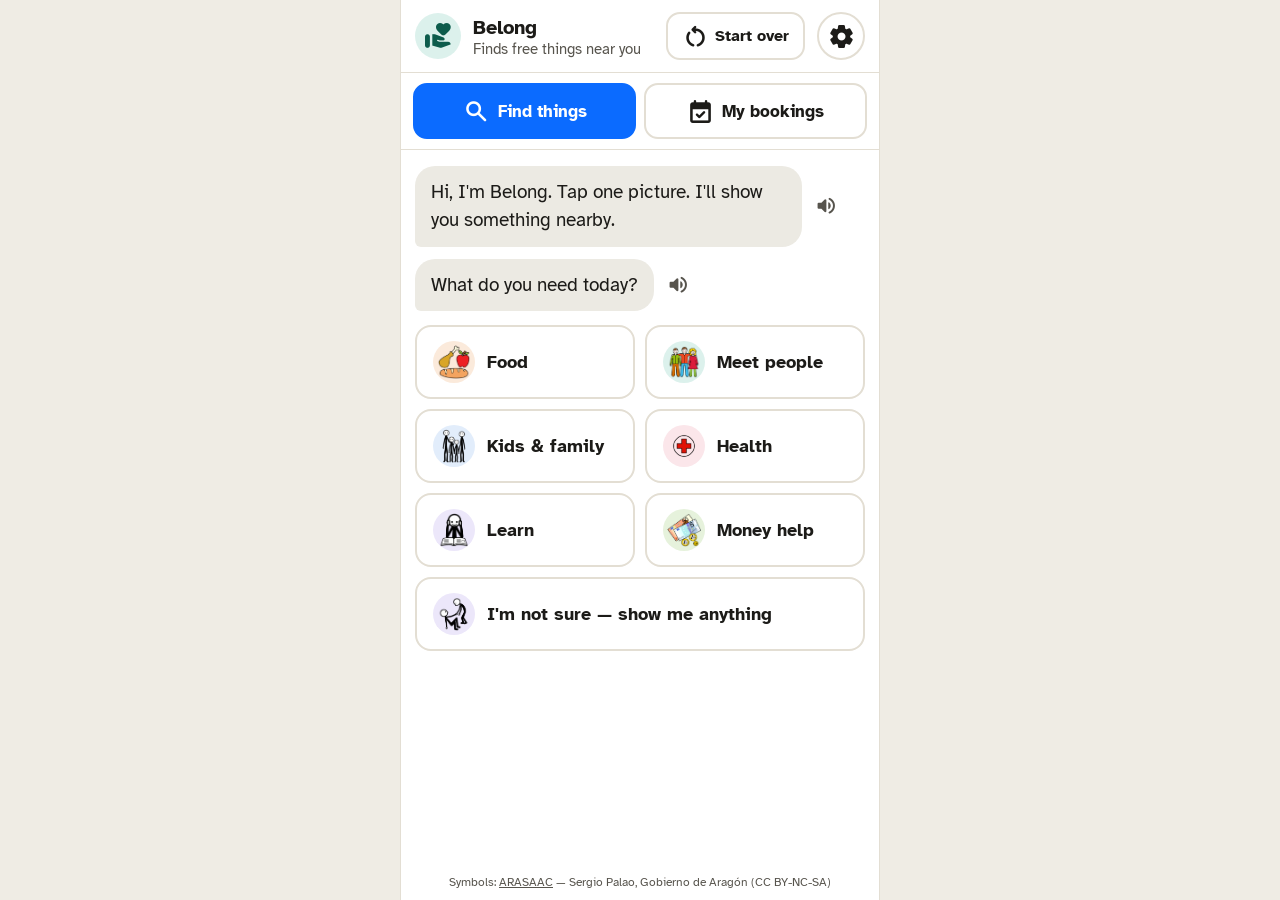
==== commit 0185d805: "Merge branch 'main' of https://github.com/Festyve/impactathon" ====
--- a/index.html
+++ b/index.html
@@ -33,11 +33,10 @@
   </div>
 
   <div class="app" id="app">
-    <!-- Who you're talking to. A named, friendly guide reads as a person, not a database. -->
     <header class="app-header">
       <div class="avatar" aria-hidden="true"><span class="ms">volunteer_activism</span></div>
       <div class="who">
-        <p class="who-name">Robin</p>
+        <p class="who-name">Belong</p>
         <p class="who-sub">Finds free things near you</p>
       </div>
       <button class="home-btn" id="startOver" type="button">
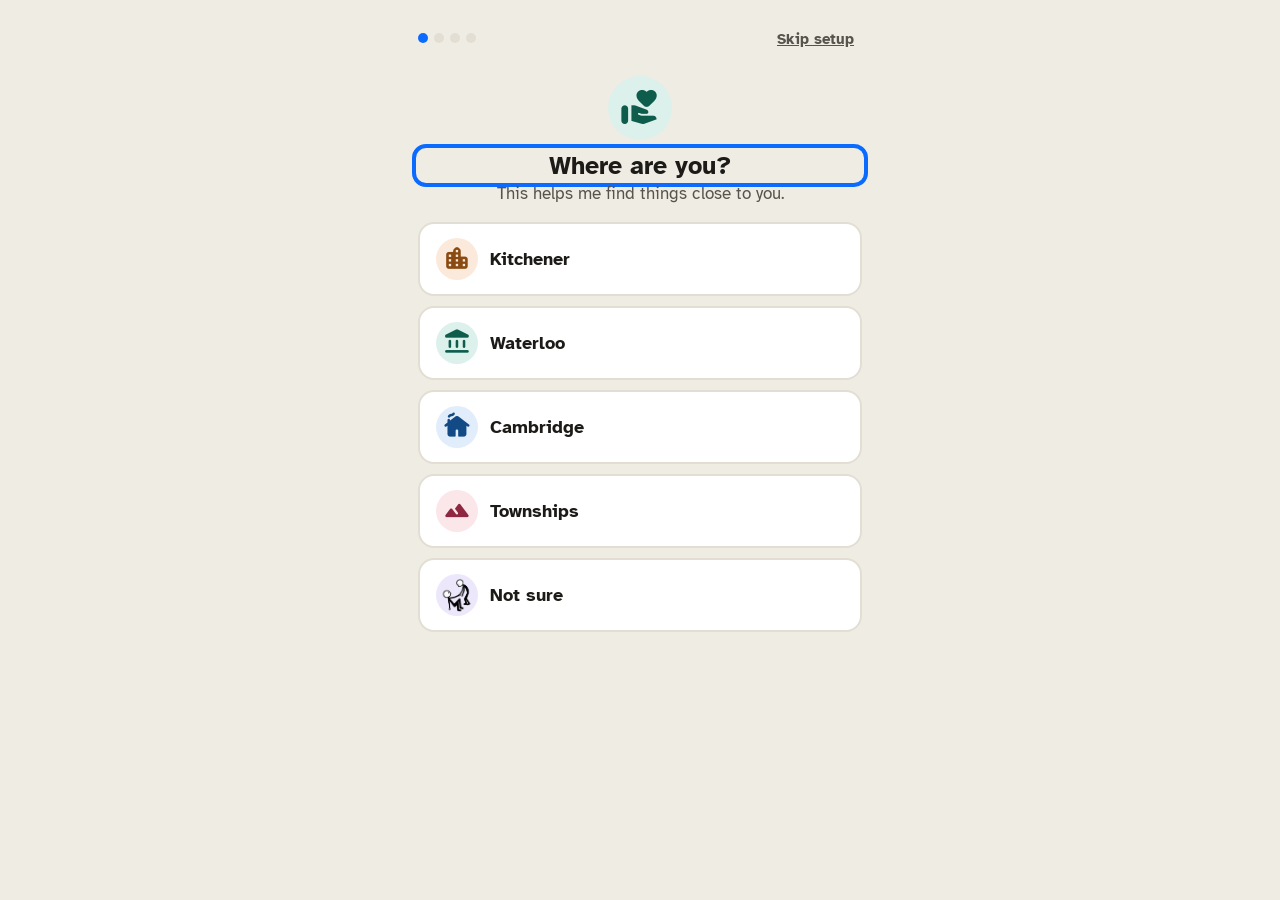
==== commit e303026a: "gleb gleb chubinski" ====
--- a/index.html
+++ b/index.html
@@ -3,8 +3,8 @@
 <head>
   <meta charset="utf-8" />
   <meta name="viewport" content="width=device-width, initial-scale=1, viewport-fit=cover" />
-  <meta name="description" content="Belong — a simple, spoken, texting-style way to find free things to do near you. Built for everyone." />
-  <title>Belong — find things to do near you</title>
+  <meta name="description" content="Belong — Robin texts you about free things to do near you. Built for everyone." />
+  <title>Belong — free events, messaged to you</title>
 
   <!-- Online assets: Atkinson Hyperlegible is a typeface designed by the Braille Institute for low-vision readers.
        Material Symbols gives us big, friendly, universally familiar icons. Both load free from Google Fonts. -->
@@ -36,8 +36,8 @@
     <header class="app-header">
       <div class="avatar" aria-hidden="true"><span class="ms">volunteer_activism</span></div>
       <div class="who">
-        <p class="who-name">Belong</p>
-        <p class="who-sub">Finds free things near you</p>
+        <p class="who-name">Robin</p>
+        <p class="who-sub">Messages you about free events near you</p>
       </div>
       <button class="home-btn" id="startOver" type="button">
         <span class="ms" aria-hidden="true">restart_alt</span>
@@ -48,13 +48,13 @@
       </button>
     </header>
 
-    <!-- Two big tabs: keep finding things, or manage what you've booked.
+    <!-- Two big tabs: read Robin's messages, or manage what you've booked.
          WAI-ARIA tabs pattern: arrow keys move between tabs, panels swap below.
          (The accessibility controls that used to sit in a toolbar here now live
          behind the settings gear in the header.) -->
     <div class="tabs" role="tablist" aria-label="Sections">
       <button class="tab-btn" id="tabFind" type="button" role="tab" aria-selected="true" aria-controls="panelFind">
-        <span class="ms" aria-hidden="true">search</span><span class="tab-label" id="tabFindLabel">Find things</span>
+        <span class="ms" aria-hidden="true">chat</span><span class="tab-label" id="tabFindLabel">Messages</span>
       </button>
       <button class="tab-btn" id="tabBooked" type="button" role="tab" aria-selected="false" aria-controls="panelBooked" tabindex="-1">
         <span class="ms" aria-hidden="true">event_available</span><span class="tab-label" id="tabBookedLabel">My bookings</span>
@@ -62,7 +62,7 @@
       </button>
     </div>
 
-    <!-- The conversation. role="log" + aria-live means a screen reader speaks each new message. -->
+    <!-- Robin's messages. role="log" + aria-live means a screen reader speaks each new message. -->
     <div class="panel" id="panelFind" role="tabpanel" aria-labelledby="tabFind">
       <main class="chat" id="chat" role="log" aria-live="polite" aria-relevant="additions" tabindex="-1"></main>
     </div>
@@ -102,6 +102,24 @@
     <p class="credit">
       Symbols: <a href="https://arasaac.org" target="_blank" rel="noopener">ARASAAC</a> — Sergio Palao, Gobierno de Aragón (CC BY-NC-SA)
     </p>
+  </div>
+
+  <!-- Onboarding: a one-time, four-question tap survey (location, interests,
+       age, accessibility needs) shown on first open. Robin uses the answers
+       to decide which events to message the user about. Same PECS/AAC rule
+       as everywhere: every option is colour + icon + word, always together. -->
+  <div class="onboarding" id="onboarding" hidden>
+    <div class="onb-card">
+      <div class="onb-top">
+        <div class="onb-progress" id="onbProgress" role="img"></div>
+        <button type="button" class="onb-skip" id="onbSkip">Skip setup</button>
+      </div>
+      <div class="avatar avatar-lg" aria-hidden="true"><span class="ms">volunteer_activism</span></div>
+      <h1 class="onb-title" id="onbTitle" tabindex="-1"></h1>
+      <p class="onb-sub" id="onbSub"></p>
+      <div class="onb-options" id="onbOptions"></div>
+      <div class="onb-actions" id="onbActions"></div>
+    </div>
   </div>
 
   <!-- Settings: the accessibility controls, one tap behind the gear.
@@ -155,6 +173,6 @@
     </div>
   </div>
 
-  <script src="app.js?v=3"></script>
+  <script src="app.js?v=4"></script>
 </body>
 </html>
